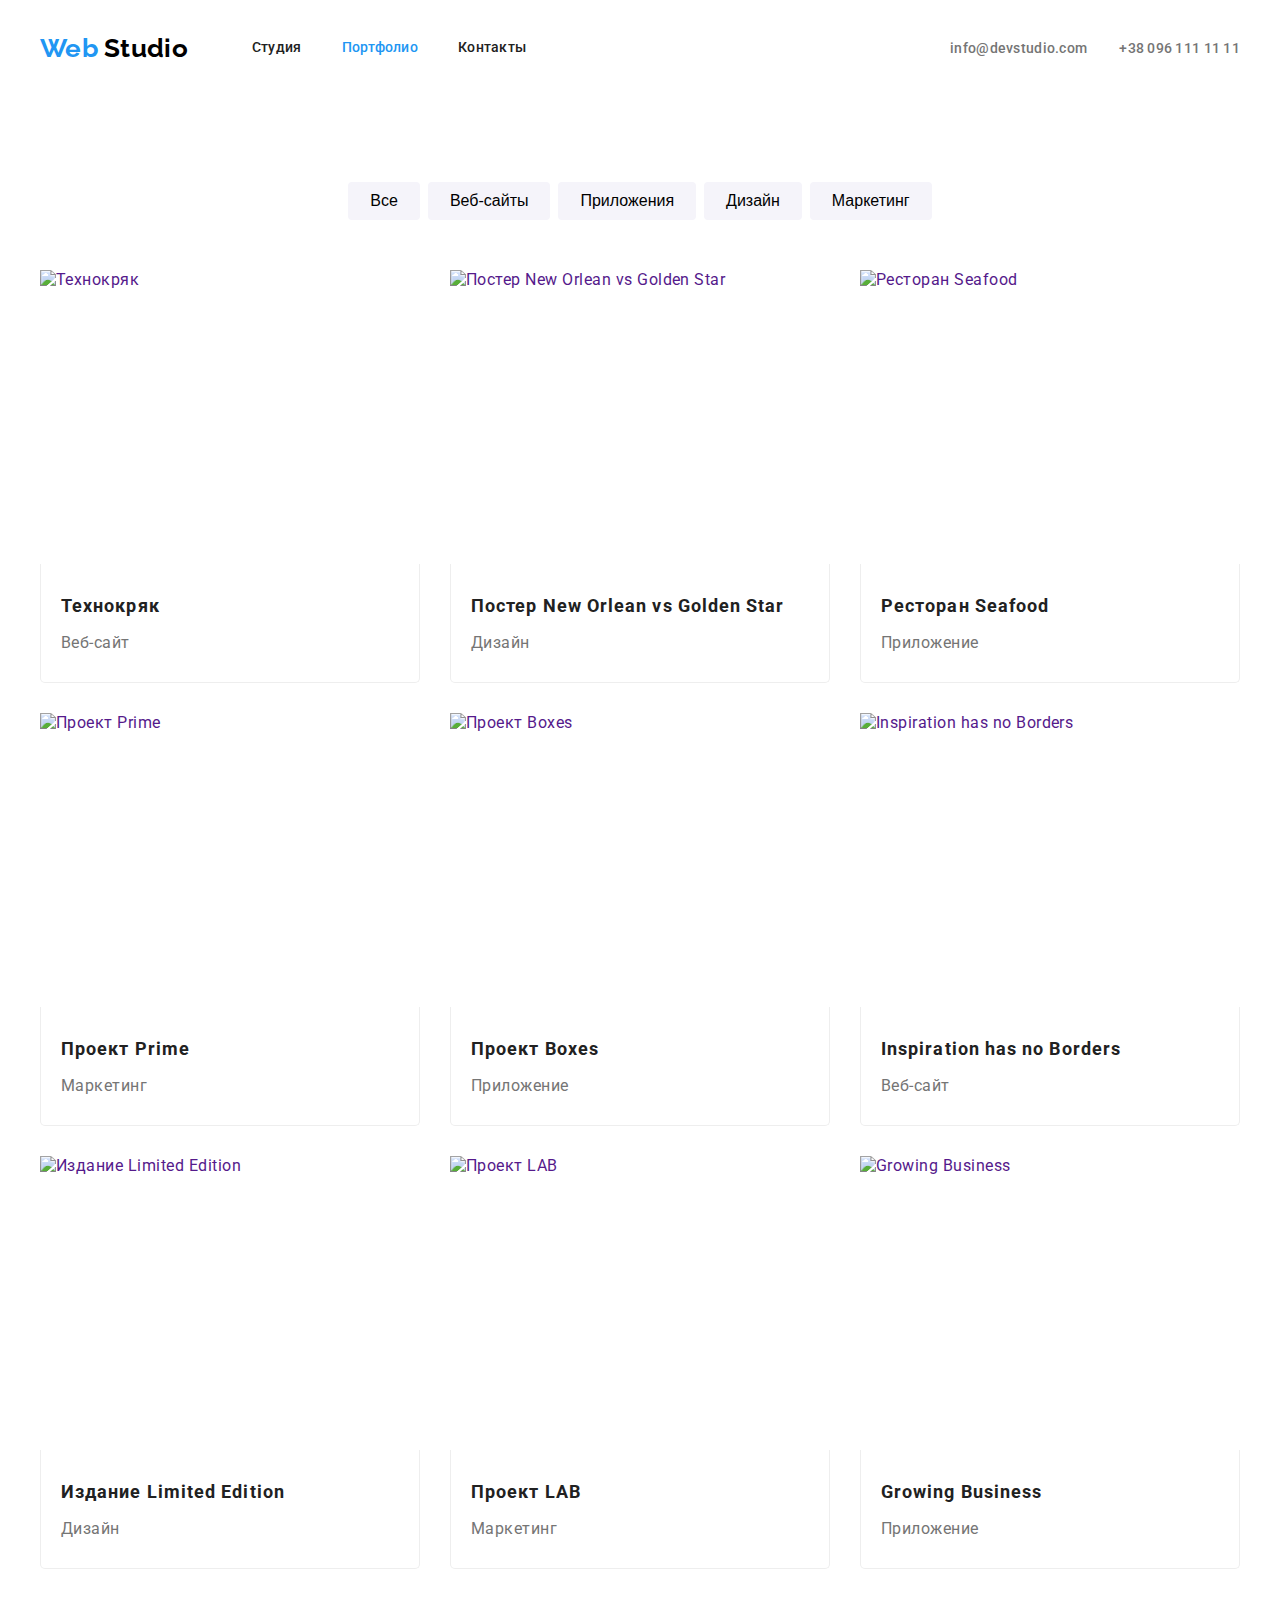
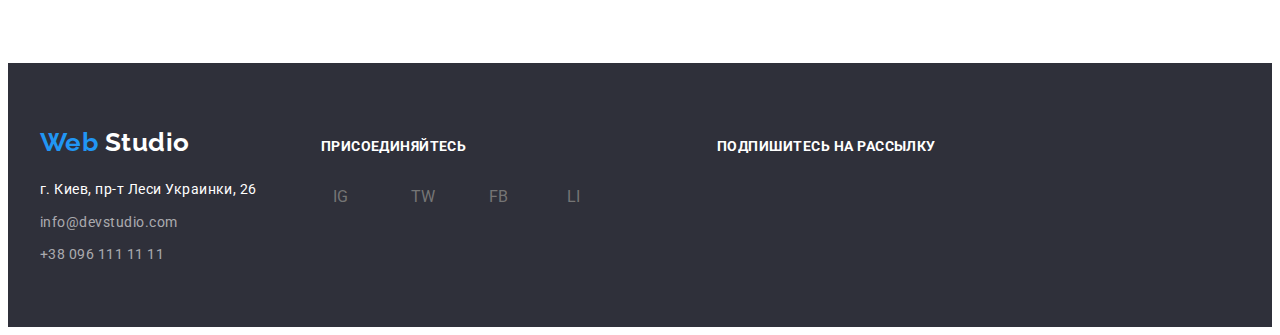
==== portfolio.html @ 140d51a4 "removing doubled divs from portfolio page" ====
<!DOCTYPE html>
<html lang="ru">
  <head>
    <meta charset="UTF-8" />
    <meta name="viewport" content="width=device-width, initial-scale=1.0" />
    <title lang="en">Portfolio</title>
    <link
      rel="stylesheet"
      href="https://unpkg.com/modern-normalize@0.7.0/modern-normalize.css"
    />
    <link rel="stylesheet" href="./css/styles.css" />
    <link
      href="https://fonts.googleapis.com/css2?family=Raleway:wght@700&family=Roboto:wght@400;500;700;900&display=swap"
      rel="stylesheet"
    />
  </head>
  <body>
    <!--site header-->
    <header class="header">
      <div class="header-container container portfolio">
        <nav class="header-nav">
          <ul class="header-nav-linklist list">
            <li class="header-logo">
              <a class="logo link" href="/" lang="en"
                ><span class="web-word">Web</span>
                <span class="studio-word-header">Studio</span></a
              >
            </li>
            <li class="nav-linklist-item">
              <a class="link" href="./index.html">Студия</a>
            </li>
            <li class="nav-linklist-item">
              <a class="link current" href="./portfolio.html">Портфолио</a>
            </li>
            <li class="nav-linklist-item">
              <a class="link" href="">Контакты</a>
            </li>
          </ul>
        </nav>
        <div class="getintouch-header">
          <address class="getintouch-header address">
            <a class="link mail" href="mailto:info@devstudio.com"
              >info@devstudio.com</a
            >
            <a class="link phone" href="tel:+380961111111">+38 096 111 11 11</a>
        </div>
      </div>
    </header>
    <main>
      <section class="portfolio-section">
        <div class="portfolio-container container">
          <!-- hidden header -->  
          <h1 class="visuallyhidden">Портфолио</h1>
          <!-- filter section -->
            <h2 class="visuallyhidden">Фильтр</h2>
            <ul class="filter-section list">
              <li class="filter-section-item">
                <button type="button" class="filter-section-btn">Все</button>
              </li>
              <li class="filter-section-item">
                <button type="button" class="filter-section-btn">
                  Веб-сайты
                </button>
              </li>
              <li class="filter-section-item">
                <button type="button" class="filter-section-btn">
                  Приложения
                </button>
              </li>
              <li class="filter-section-item">
                <button type="button" class="filter-section-btn">Дизайн</button>
              </li>
              <li class="filter-section-item">
                <button type="button" class="filter-section-btn">
                  Маркетинг
                </button>
              </li>
            </ul>
          <ul class="projects-list list">
            <li class="projects-item">
              <a class="link" href="">
                <img
                  class="projects-image"
                  src="./images/portfolio_1.jpg"
                  alt="Технокряк"
                  width="370"
                  height="294"
                />
                <div class="projects-text">
                  <h2 class="projects-header">Технокряк</h2>
                  <p class="projects-type">Веб-сайт</p>
                </div>
              </a>
              <p class="projects-description">
                Технокряк это современная площадка распространения коронавируса.
                Компании используют эту платформу для цифрового шпионажа и атак
                на защищённые сервера конкурентов.
              </p>
            </li>
            <li class="projects-item">
              <a class="link" href="">
                <img
                  class="projects-image"
                  src="./images/portfolio_2.jpg"
                  alt="Постер New Orlean vs Golden Star"
                  width="370"
                  height="294"
                />
                <div class="projects-text">
                     <h2 class="projects-header">
                  Постер <span lang="en">New Orlean vs Golden Star</span>
                </h2>
                <p class="projects-type">Дизайн</p>
                </div>
             </a
              >
              <p class="projects-description">
                Технокряк это современная площадка распространения коронавируса.
                Компании используют эту платформу для цифрового шпионажа и атак
                на защищённые сервера конкурентов.
              </p>
            </li>
            <li class="projects-item">
              <a class="link" href="">
                <img
                  class="projects-image"
                  src="./images/portfolio_3.jpg"
                  alt="Ресторан Seafood"
                  width="370"
                  height="294"
                />
                <div class="projects-text">
                             <h2 class="projects-header">
                  Ресторан <span lang="en">Seafood</span>
                </h2>
                <p class="projects-type">Приложение</p>
                </div>
                 </a
              >
              <p class="projects-description">
                Технокряк это современная площадка распространения коронавируса.
                Компании используют эту платформу для цифрового шпионажа и атак
                на защищённые сервера конкурентов.
              </p>
            </li>
            <li class="projects-item">
              <a class="link" href="">
                <img
                  class="projects-image"
                  src="./images/portfolio_4.jpg"
                  alt="Проект Prime"
                  width="370"
                  height="294"
                />
                <div class="projects-text">                
                  <h2 class="projects-header">
                  Проект <span lang="en">Prime</span>
                </h2>
                <p class="projects-type">Маркетинг</p></div>
                </a>
              <p class="projects-description">
                Технокряк это современная площадка распространения коронавируса.
                Компании используют эту платформу для цифрового шпионажа и атак
                на защищённые сервера конкурентов.
              </p>
            </li>
            <li class="projects-item">
              <a class="link" href="">
                <img
                  class="projects-image"
                  src="./images/portfolio_5.jpg"
                  alt="Проект Boxes"
                  width="370"
                  height="294"
                />
                <div class="projects-text"><h2 class="projects-header">
                  Проект <span lang="en">Boxes</span>
                </h2>
                <p class="projects-type">Приложение</p>
                </div>
                </a
              >
              <p class="projects-description">
                Технокряк это современная площадка распространения коронавируса.
                Компании используют эту платформу для цифрового шпионажа и атак
                на защищённые сервера конкурентов.
              </p>
            </li>
            <li class="projects-item">
              <a class="link" href="">
                <img
                  class="projects-image"
                  src="./images/portfolio_6.jpg"
                  alt="Inspiration has no Borders"
                  width="370"
                  height="294"
                />
                <div class="projects-text">  
                <h2 class="projects-header" lang="en">
                  Inspiration has no Borders
                </h2>
                <p class="projects-type">Веб-сайт</p>
              </div>
                </a
              >
              <p class="projects-description">
                Технокряк это современная площадка распространения коронавируса.
                Компании используют эту платформу для цифрового шпионажа и атак
                на защищённые сервера конкурентов.
              </p>
            </li>
            <li class="projects-item">
              <a class="link" href="">
                <img
                  class="projects-image"
                  src="./images/portfolio_7.jpg"
                  alt="Издание Limited Edition"
                  width="370"
                  height="294"
                />
                <div class="projects-text">  
                <h2 class="projects-header">
                  Издание <span lang="en">Limited Edition</span>
                </h2>
                <p class="projects-type">Дизайн</p>
                </div>
                </a
              >
              <p class="projects-description">
                Технокряк это современная площадка распространения коронавируса.
                Компании используют эту платформу для цифрового шпионажа и атак
                на защищённые сервера конкурентов.
              </p>
            </li>
            <li class="projects-item">
              <a class="link" href="">
                <img
                  class="projects-image"
                  src="./images/portfolio_8.jpg"
                  alt="Проект LAB"
                  width="370"
                  height="294"
                />
                <div class="projects-text">  
                <h2 class="projects-header">
                  Проект <span lang="en">LAB</span>
                </h2>
                <p class="projects-type">Маркетинг</p>
                </div>
                </a
              >
              <p class="projects-description">
                Технокряк это современная площадка распространения коронавируса.
                Компании используют эту платформу для цифрового шпионажа и атак
                на защищённые сервера конкурентов.
              </p>
            </li>
            <li class="projects-item">
              <a class="link" href="">
                <img
                  class="projects-image"
                  src="./images/portfolio_9.jpg"
                  alt="Growing Business"
                  width="370"
                  height="294"
                />
                <div class="projects-text">  
                <h2 class="projects-header" lang="en">Growing Business</h2>
                <p class="projects-type">Приложение</p>
                </div>
                </a
              >
              <p class="projects-description">
                Технокряк это современная площадка распространения коронавируса.
                Компании используют эту платформу для цифрового шпионажа и атак
                на защищённые сервера конкурентов.
              </p>
            </li>
          </ul>
        </div>
      </section>
    </main>
    <footer class="footer">
      <div class="footer-container container">
        <!--contacts-->
        <div class="contacts-container">
          <div class="footer-logo">
            <a class="logo link" href="/" lang="en"
              ><span class="web-word">Web</span>
              <span class="studio-word-footer">Studio</span></a
            >
          </div>
          <div class="getintouch">
            <address class="getintouch-address link">
              <a
                class="address link"
                href="https://goo.gl/maps/uQs3DXEoR85Xu31o8"
                >г. Киев, пр-т Леси Украинки, 26</a
              >
              <a class="mail link" href="mailto:info@devstudio.com"
                >info@devstudio.com</a
              >
              <a class="phone link" href="tel:+380961111111"
                >+38 096 111 11 11</a
              >
            </address>
          </div>
        </div>
        <!--join in!-->
        <div class="socialize-container">
          <b class="socialize-text">присоединяйтесь</b>
          <ul class="footer-social list">
            <li class="footer-social-item">
              <div class="footer-icon-container icon-container">
                <a class="link" href="" aria-label="instagram link"></a>
              IG
              </div>
              </li>
            <li class="footer-social-item">
              <div class="footer-icon-container icon-container">
                <a class="link" href="" aria-label="twitter link"></a>
              TW
              </div>
            </li>
            <li class="footer-social-item ">
              <div class="footer-icon-container icon-container"><a class="link" href="" aria-label="facebook link"></a>
              FB
            </div>
            </li>
            <li class="footer-social-item ">
              <div class="footer-icon-container icon-container"><a class="link" href="" aria-label="linkedin link"></a>
              LI
            </div>
              </li>
          </ul>
        </div>
        <!-- subscribe -->
        <div class="subscribe-container">
          <b class="text">Подпишитесь на рассылку</b>
        </div>
      </div>
    </footer>
  </body>
</html>
---- css/styles.css ----
:root {
  --primary-text-color: #212121;
  --secondary-text-color: #757575;
  --accent-color: #2196f3;
  --main-white-color: #ffffff;
  --secondary-background-color: #f5f4fa;
  --footer-background-color: #2f303a;
  --icons-main-color: #afb1b8;
  --footer-icons-main-color: rgba (0, 0, 0, 0.1);
}

/* general properties */
body {
  background-color: var(--main-wthie-color);
  color: var(--primary-text-color);
  font-family: 'Roboto', sans-serif;
  font-weight: 400;
  letter-spacing: 0.03em;
}

img {
  display: block;
}

.visuallyhidden {
  position: absolute;

  width: 1px;
  height: 1px;
  margin: -1px;
  border: 0;
  padding: 0;

  clip: rect(0 0 0 0);
  overflow: hidden;
}

.container {
  width: 1200px;
  margin-right: auto;
  margin-left: auto;
  padding-right: 15px;
  padding-left: 15px;
}

.link {
  text-decoration: none;
  font-style: normal;
  display: block;
}

.list {
  list-style: none;
}

h1,
h2,
h3,
h4,
h5,
h6,
a,
ul,
p,
button,
address,
b {
  margin: 0;
  padding: 0;
}
/* header */

.header {
  font-weight: 500;
  font-size: 14px;
  line-height: 1.14;
  letter-spacing: 0.02em;

  /* border: 1px #043454 solid; */
}

.header-nav-linklist {
  display: flex;
  align-items: center;
}

.header-container {
  display: flex;
  align-items: center;
}

/* logo (header & footer) */
.logo {
  display: block;

  font-family: 'Raleway', sans-serif;
  font-weight: 700;
  font-size: 26px;
  line-height: 1.19;
}

.header-logo {
  margin-right: 64px;
}

.web-word {
  color: var(--accent-color);
}

.studio-word-header {
  color: #000000;
}

.studio-word-footer {
  color: var(--main-white-color);
}
.nav-linklist-item .link {
  padding: 32px 0px;

  color: inherit;
}

.nav-linklist-item:not(:last-child) {
  margin-right: 40px;
}

.getintouch-header {
  display: flex;
  margin-left: auto;
}

.getintouch-header .link {
  padding: 32px 0px;

  color: var(--secondary-text-color);
  font-weight: 500;
  font-size: 14px;
  line-height: 16px;
  letter-spacing: 0.02em;
}

.getintouch-header .phone {
  margin-left: 32px;
}

.web-word,
.nav-linklist-item:hover,
.nav-linklist-item:focus,
.getintouch-header .link:hover,
.getintouch-header .link:focus {
  color: var(--accent-color);
}

.nav-linklist-item .link.current {
  color: var(--accent-color);
}

/* main */
/* hero */

.hero {
  padding-top: 200px;
  padding-bottom: 200px;
  text-align: center;
  background-color: var(--secondary-text-color);
  /* border: 1px solid #000000; */
}

.hero-header {
  margin-bottom: 30px;
  font-weight: 900;
  font-size: 44px;
  line-height: 1.36;
  letter-spacing: 0.06em;
  text-transform: uppercase;
  color: #ffffff;
}

.hero .btn {
  display: inline-block;
  min-width: 200px;
  margin-right: auto;
  margin-left: auto;
  padding: 10px 32px;

  font-family: inherit;
  font-weight: 700;
  font-size: 16px;
  line-height: 1.87;
  letter-spacing: 0.06em;
  color: var(--main-white-color);
  background: var(--accent-color);

  border: none;
  box-shadow: 0px 4px 4px rgba(0, 0, 0, 0.15);
  border-radius: 4px;
}

/* advantages */
.advantages-section {
  padding-top: 94px;
  padding-bottom: 94px;
  /* border: 1px solid #000000; */
}

.advantages-section .list {
  display: flex;
}

.advantage-items {
  width: 270px;
  margin-right: 30px;
}

.advantage-items:last-child {
  margin-right: 0px;
}

.advantage-header {
  margin-bottom: 10px;

  font-weight: 700;
  font-size: 14px;
  line-height: 1.14;
  text-transform: uppercase;
}

.advantage-text {
  font-size: 14px;
  line-height: 1.71;
  color: var(--secondary-text-color);
}

/* what we do  */

.specialty-header {
  text-align: center;
  font-weight: 700;
  font-size: 14px;
  line-height: 1.14;
  text-transform: uppercase;
  color: var(--main-white-color);
  background-color: var(--primary-text-color);
}

.works-section {
  padding-bottom: 94px;
  /* border: 1px solid #000000; */
}

.works-header {
  margin-bottom: 50px;
  font-weight: 700;
  font-size: 36px;
  line-height: 1.17;
  text-align: center;
}

.works-container .list {
  display: flex;
}

.works-item:not(:last-child) {
  margin-right: 30px;
}

/* team */

.team-section {
  padding-top: 94px;
  padding-bottom: 94px;

  /* border: 1px solid #000000; */
  background-color: var(--secondary-background-color);
}

.team-header {
  margin-bottom: 50px;
  font-weight: 700;
  font-size: 36px;
  line-height: 1.17;
  text-align: center;
}

.team-section .list {
  display: flex;
  justify-content: center;
}

.worker:not(:last-child) {
  margin-right: 30px;
}

.worker-header {
  margin-bottom: 10px;

  font-weight: 500;
  font-size: 16px;
  line-height: 1.19;
  text-align: center;
}

.worker-image {
  margin-bottom: 30px;
}

.worker-position {
  margin-bottom: 16px;

  font-size: 16px;
  line-height: 1.19;
  text-align: center;
  color: var(--secondary-text-color);
}

.list.worker-social {
  padding: 0px 32px 24px 32px;
}

.icon-container {
  width: 44px;
  padding: 12px 12px;
}

.worker-social .icons:not(:last-child) {
  margin-right: 10px;
}

/* loyal customers */

.customers-section {
  padding-top: 94px;
  padding-bottom: 94px;
}

.customers-container > .list {
  display: flex;
}

.customers-header {
  margin-bottom: 50px;
  font-weight: 700;
  font-size: 36px;
  line-height: 1.17;
  text-align: center;
}

.customers-icons {
  margin-right: 30px;
}

.customers-icons:last-child {
  margin-right: 0px;
}

/* FOOTER */

.footer {
  padding-top: 64px;
  padding-bottom: 60px;
  background-color: var(--footer-background-color);
}

.footer-container {
  display: flex;
  align-items: baseline;
}

.contacts-container {
  margin-right: 64px;
}

.footer-logo {
  margin-bottom: 20px;
}

.getintouch-address {
  font-size: 14px;
  line-height: 1.71;
  color: rgba(255, 255, 255, 0.6);
}

.getintouch-address .link {
  margin-bottom: 9px;
}

.getintouch-address > .address {
  color: var(--main-white-color);
}

.getintouch-address > .mail {
  color: inherit;
}

.getintouch-address > .phone {
  margin-bottom: 0;
  color: inherit;
}

.getintouch-address .link:hover,
.getintouch-address .link:focus {
  color: var(--accent-color);
}

.socialize-container {
  margin-right: 94px;
}

.socialize-text {
  display: inline-block;
  margin-bottom: 20px;

  font-weight: 700;
  font-size: 14px;
  line-height: 1.14;
  letter-spacing: 0.03em;
  text-transform: uppercase;
  color: var(--main-white-color);
}

.socialize-container > .list {
  display: flex;
  color: var(--secondary-text-color);
}

.footer-social-item:not(:last-child) {
  margin-right: 10px;
}

.subscribe-container > .text {
  display: block;

  font-weight: 700;
  font-size: 14px;
  line-height: 1.14;
  text-transform: uppercase;
  color: var(--main-white-color);
}

/* PORTFOLIO PAGE  */

.portfolio-section {
  padding: 94px 0px;
}

/* filter buttons section  */
.portfolio-container > .filter-section {
  display: flex;
  justify-content: center;
  margin-bottom: 50px;
}

.filter-section-item:not(:last-child) {
  margin-right: 8px;
}

.filter-section-btn {
  text-align: center;
  padding: 6px 22px;

  font-weight: 500;
  font-size: 16px;
  line-height: 1.62;
  text-align: center;
  background: var(--secondary-background-color);

  border: none;
  border-radius: 4px;
}

.filter-section-btn:hover,
.filter-section-btn:focus {
  color: var(--main-white-color);
  background: var(--accent-color);
}

.filter-section-btn:active {
  background: #0a4e72;
}

/* projects  */

.projects-list {
  display: flex;
  flex-wrap: wrap;
}

.projects-item {
  width: calc((100% - 60px) / 3);
  margin-right: 30px;
  margin-bottom: 30px;
}

.projects-text {
  padding: 24px 20px;

  border: 1px solid #eeeeee;
  border-top: none;
  border-bottom-left-radius: 5px;
  border-bottom-right-radius: 5px;
}

.projects-item:nth-last-child(-n + 3) {
  margin-bottom: 0;
}

.projects-item:nth-child(3n) {
  margin-right: 0;
}

.projects-image {
  display: block;
}

.projects-header {
  margin-bottom: 4px;

  font-weight: bold;
  font-size: 18px;
  line-height: 2;
  letter-spacing: 0.06em;
  color: var(--primary-text-color);
}

.projects-type {
  font-size: 16px;
  line-height: 1.87;
  color: #757575;
}

.projects-description {
  display: none;
  font-size: 18px;
  line-height: 1.56;
  color: var(--main-white-color);
  background-color: var(--accent-color);
}

.projects-header:hover,
.projects-header:focus,
.projects-type:hover,
.projects-type:focus {
  color: var(--accent-color);
}
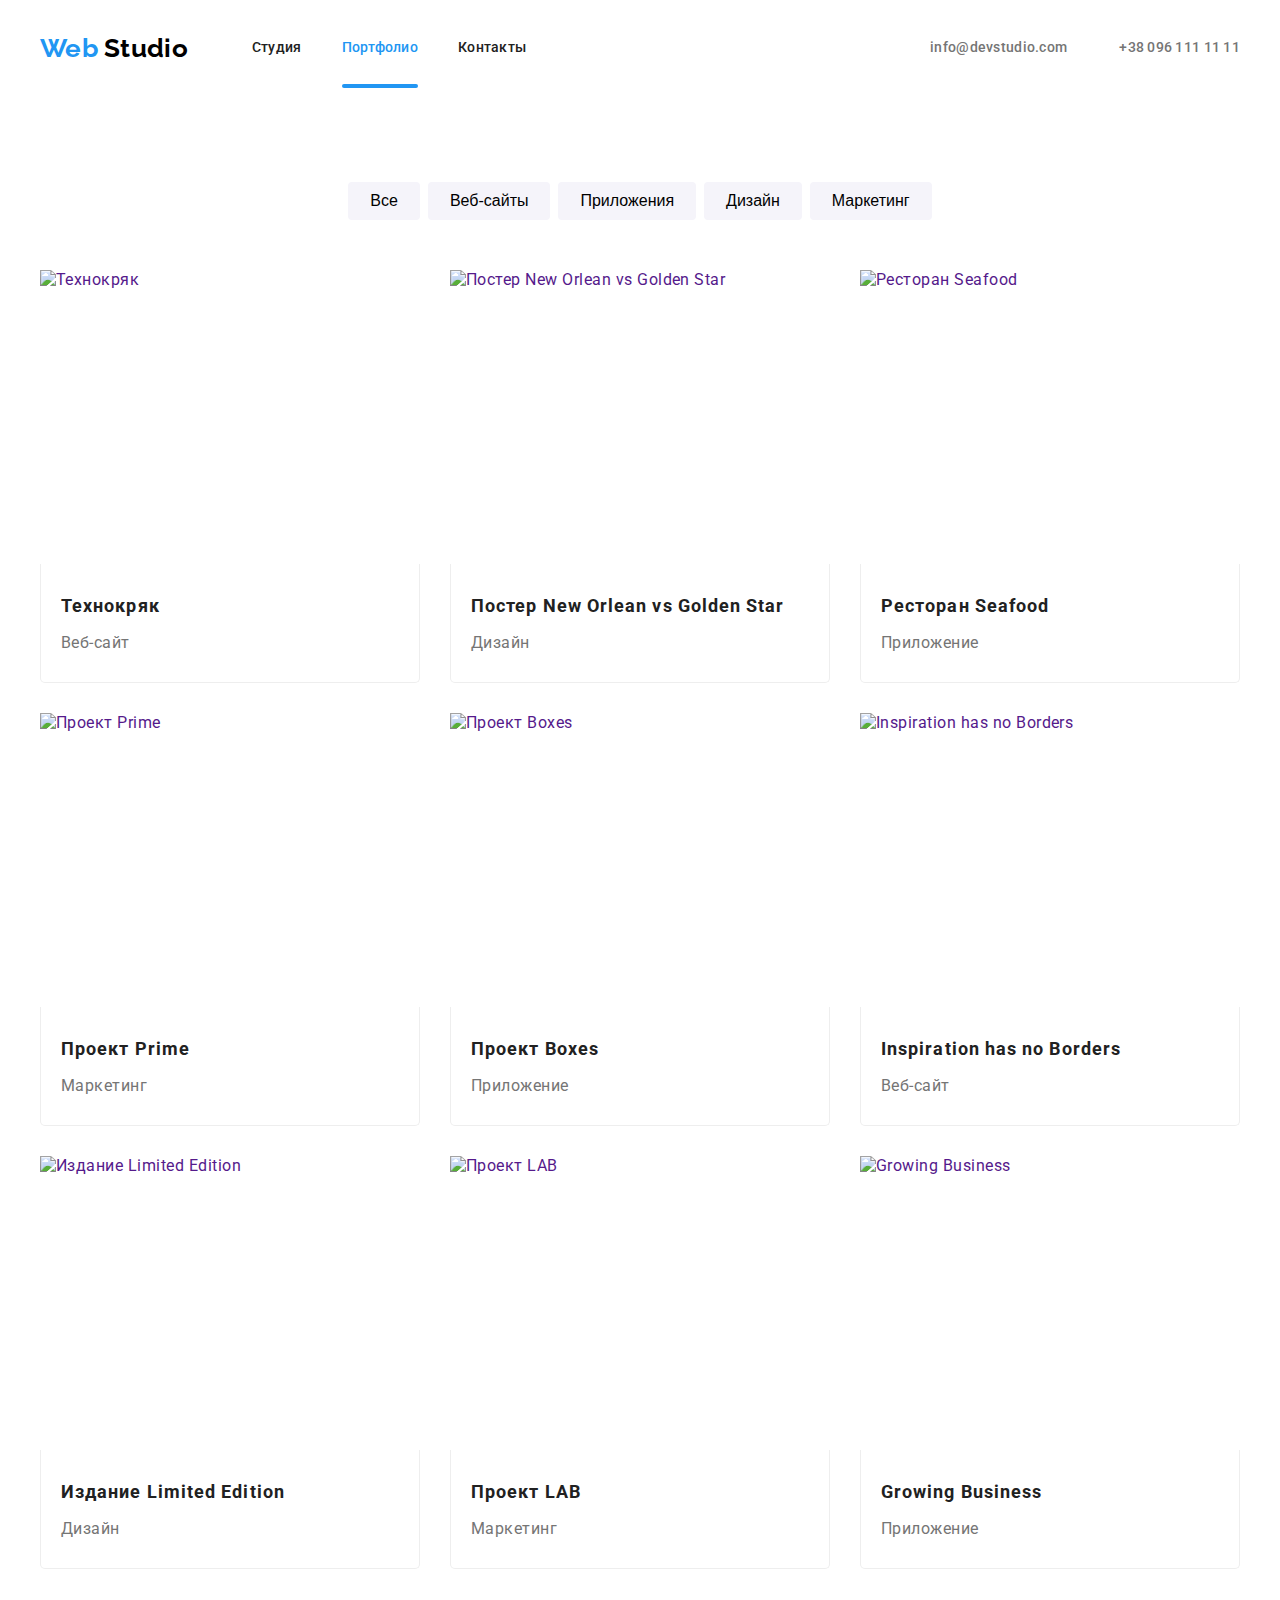
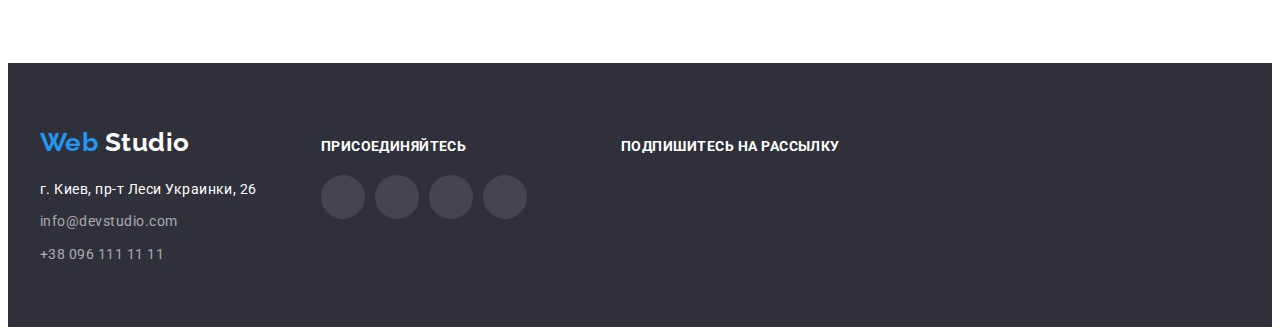
==== commit 9d51d867: "finishing hw #5" ====
--- a/portfolio.html
+++ b/portfolio.html
@@ -17,7 +17,7 @@
   <body>
     <!--site header-->
     <header class="header">
-      <div class="header-container container portfolio">
+      <div class="header-container container">
         <nav class="header-nav">
           <ul class="header-nav-linklist list">
             <li class="header-logo">
@@ -40,241 +40,263 @@
         <div class="getintouch-header">
           <address class="getintouch-header address">
             <a class="link mail" href="mailto:info@devstudio.com"
-              >info@devstudio.com</a
+              ><svg class="envelope-icon address-icon" width="16" height="11">
+                <use href="./images/icons.svg#envelope"></use>
+              </svg>
+              info@devstudio.com</a
             >
-            <a class="link phone" href="tel:+380961111111">+38 096 111 11 11</a>
+            <a class="link phone" href="tel:+380961111111"
+              ><svg class="phone-icon address-icon" width="10" height="15">
+                <use href="./images/icons.svg#phone"></use>
+              </svg>
+              +38 096 111 11 11
+            </a>
+          </address>
         </div>
       </div>
     </header>
     <main>
       <section class="portfolio-section">
         <div class="portfolio-container container">
-          <!-- hidden header -->  
+          <!-- hidden header -->
           <h1 class="visuallyhidden">Портфолио</h1>
           <!-- filter section -->
-            <h2 class="visuallyhidden">Фильтр</h2>
-            <ul class="filter-section list">
-              <li class="filter-section-item">
-                <button type="button" class="filter-section-btn">Все</button>
-              </li>
-              <li class="filter-section-item">
-                <button type="button" class="filter-section-btn">
-                  Веб-сайты
-                </button>
-              </li>
-              <li class="filter-section-item">
-                <button type="button" class="filter-section-btn">
-                  Приложения
-                </button>
-              </li>
-              <li class="filter-section-item">
-                <button type="button" class="filter-section-btn">Дизайн</button>
-              </li>
-              <li class="filter-section-item">
-                <button type="button" class="filter-section-btn">
-                  Маркетинг
-                </button>
-              </li>
-            </ul>
+          <h2 class="visuallyhidden">Фильтр</h2>
+          <ul class="filter-section list">
+            <li class="filter-section-item">
+              <button type="button" class="filter-section-btn">Все</button>
+            </li>
+            <li class="filter-section-item">
+              <button type="button" class="filter-section-btn">
+                Веб-сайты
+              </button>
+            </li>
+            <li class="filter-section-item">
+              <button type="button" class="filter-section-btn">
+                Приложения
+              </button>
+            </li>
+            <li class="filter-section-item">
+              <button type="button" class="filter-section-btn">Дизайн</button>
+            </li>
+            <li class="filter-section-item">
+              <button type="button" class="filter-section-btn">
+                Маркетинг
+              </button>
+            </li>
+          </ul>
           <ul class="projects-list list">
             <li class="projects-item">
               <a class="link" href="">
-                <img
-                  class="projects-image"
-                  src="./images/portfolio_1.jpg"
-                  alt="Технокряк"
-                  width="370"
-                  height="294"
-                />
+                <div class="projects-overlay">
+                  <img
+                    class="projects-image"
+                    src="./images/portfolio_1.jpg"
+                    alt="Технокряк"
+                    width="370"
+                    height="294"
+                  />
+                  <p class="projects-description">
+                    Технокряк это современная площадка распространения
+                    коронавируса. Компании используют эту платформу для
+                    цифрового шпионажа и атак на защищённые сервера конкурентов.
+                  </p>
+                </div>
                 <div class="projects-text">
                   <h2 class="projects-header">Технокряк</h2>
                   <p class="projects-type">Веб-сайт</p>
                 </div>
               </a>
-              <p class="projects-description">
-                Технокряк это современная площадка распространения коронавируса.
-                Компании используют эту платформу для цифрового шпионажа и атак
-                на защищённые сервера конкурентов.
-              </p>
-            </li>
-            <li class="projects-item">
-              <a class="link" href="">
-                <img
-                  class="projects-image"
-                  src="./images/portfolio_2.jpg"
-                  alt="Постер New Orlean vs Golden Star"
-                  width="370"
-                  height="294"
-                />
-                <div class="projects-text">
-                     <h2 class="projects-header">
-                  Постер <span lang="en">New Orlean vs Golden Star</span>
-                </h2>
-                <p class="projects-type">Дизайн</p>
-                </div>
-             </a
-              >
-              <p class="projects-description">
-                Технокряк это современная площадка распространения коронавируса.
-                Компании используют эту платформу для цифрового шпионажа и атак
-                на защищённые сервера конкурентов.
-              </p>
-            </li>
-            <li class="projects-item">
-              <a class="link" href="">
-                <img
-                  class="projects-image"
-                  src="./images/portfolio_3.jpg"
-                  alt="Ресторан Seafood"
-                  width="370"
-                  height="294"
-                />
-                <div class="projects-text">
-                             <h2 class="projects-header">
-                  Ресторан <span lang="en">Seafood</span>
-                </h2>
-                <p class="projects-type">Приложение</p>
-                </div>
-                 </a
-              >
-              <p class="projects-description">
-                Технокряк это современная площадка распространения коронавируса.
-                Компании используют эту платформу для цифрового шпионажа и атак
-                на защищённые сервера конкурентов.
-              </p>
-            </li>
-            <li class="projects-item">
-              <a class="link" href="">
-                <img
-                  class="projects-image"
-                  src="./images/portfolio_4.jpg"
-                  alt="Проект Prime"
-                  width="370"
-                  height="294"
-                />
-                <div class="projects-text">                
-                  <h2 class="projects-header">
-                  Проект <span lang="en">Prime</span>
-                </h2>
-                <p class="projects-type">Маркетинг</p></div>
-                </a>
-              <p class="projects-description">
-                Технокряк это современная площадка распространения коронавируса.
-                Компании используют эту платформу для цифрового шпионажа и атак
-                на защищённые сервера конкурентов.
-              </p>
-            </li>
-            <li class="projects-item">
-              <a class="link" href="">
-                <img
-                  class="projects-image"
-                  src="./images/portfolio_5.jpg"
-                  alt="Проект Boxes"
-                  width="370"
-                  height="294"
-                />
-                <div class="projects-text"><h2 class="projects-header">
-                  Проект <span lang="en">Boxes</span>
-                </h2>
-                <p class="projects-type">Приложение</p>
-                </div>
-                </a
-              >
-              <p class="projects-description">
-                Технокряк это современная площадка распространения коронавируса.
-                Компании используют эту платформу для цифрового шпионажа и атак
-                на защищённые сервера конкурентов.
-              </p>
-            </li>
-            <li class="projects-item">
-              <a class="link" href="">
-                <img
-                  class="projects-image"
-                  src="./images/portfolio_6.jpg"
-                  alt="Inspiration has no Borders"
-                  width="370"
-                  height="294"
-                />
-                <div class="projects-text">  
-                <h2 class="projects-header" lang="en">
-                  Inspiration has no Borders
-                </h2>
-                <p class="projects-type">Веб-сайт</p>
-              </div>
-                </a
-              >
-              <p class="projects-description">
-                Технокряк это современная площадка распространения коронавируса.
-                Компании используют эту платформу для цифрового шпионажа и атак
-                на защищённые сервера конкурентов.
-              </p>
-            </li>
-            <li class="projects-item">
-              <a class="link" href="">
-                <img
-                  class="projects-image"
-                  src="./images/portfolio_7.jpg"
-                  alt="Издание Limited Edition"
-                  width="370"
-                  height="294"
-                />
-                <div class="projects-text">  
-                <h2 class="projects-header">
-                  Издание <span lang="en">Limited Edition</span>
-                </h2>
-                <p class="projects-type">Дизайн</p>
-                </div>
-                </a
-              >
-              <p class="projects-description">
-                Технокряк это современная площадка распространения коронавируса.
-                Компании используют эту платформу для цифрового шпионажа и атак
-                на защищённые сервера конкурентов.
-              </p>
-            </li>
-            <li class="projects-item">
-              <a class="link" href="">
-                <img
-                  class="projects-image"
-                  src="./images/portfolio_8.jpg"
-                  alt="Проект LAB"
-                  width="370"
-                  height="294"
-                />
-                <div class="projects-text">  
-                <h2 class="projects-header">
-                  Проект <span lang="en">LAB</span>
-                </h2>
-                <p class="projects-type">Маркетинг</p>
-                </div>
-                </a
-              >
-              <p class="projects-description">
-                Технокряк это современная площадка распространения коронавируса.
-                Компании используют эту платформу для цифрового шпионажа и атак
-                на защищённые сервера конкурентов.
-              </p>
-            </li>
-            <li class="projects-item">
-              <a class="link" href="">
-                <img
-                  class="projects-image"
-                  src="./images/portfolio_9.jpg"
-                  alt="Growing Business"
-                  width="370"
-                  height="294"
-                />
-                <div class="projects-text">  
-                <h2 class="projects-header" lang="en">Growing Business</h2>
-                <p class="projects-type">Приложение</p>
-                </div>
-                </a
-              >
-              <p class="projects-description">
-                Технокряк это современная площадка распространения коронавируса.
-                Компании используют эту платформу для цифрового шпионажа и атак
-                на защищённые сервера конкурентов.
-              </p>
+            </li>
+            <li class="projects-item">
+              <a class="link" href="">
+                <div class="projects-overlay">
+                  <img
+                    class="projects-image"
+                    src="./images/portfolio_2.jpg"
+                    alt="Постер New Orlean vs Golden Star"
+                    width="370"
+                    height="294"
+                  />
+                  <p class="projects-description">
+                    Технокряк это современная площадка распространения
+                    коронавируса. Компании используют эту платформу для
+                    цифрового шпионажа и атак на защищённые сервера конкурентов.
+                  </p>
+                </div>
+                <div class="projects-text">
+                  <h2 class="projects-header">
+                    Постер <span lang="en">New Orlean vs Golden Star</span>
+                  </h2>
+                  <p class="projects-type">Дизайн</p>
+                </div>
+              </a>
+            </li>
+            <li class="projects-item">
+              <a class="link" href="">
+                <div class="projects-overlay">
+                  <img
+                    class="projects-image"
+                    src="./images/portfolio_3.jpg"
+                    alt="Ресторан Seafood"
+                    width="370"
+                    height="294"
+                  />
+                  <p class="projects-description">
+                    Технокряк это современная площадка распространения
+                    коронавируса. Компании используют эту платформу для
+                    цифрового шпионажа и атак на защищённые сервера конкурентов.
+                  </p>
+                </div>
+                <div class="projects-text">
+                  <h2 class="projects-header">
+                    Ресторан <span lang="en">Seafood</span>
+                  </h2>
+                  <p class="projects-type">Приложение</p>
+                </div>
+              </a>
+            </li>
+            <li class="projects-item">
+              <a class="link" href="">
+                <div class="projects-overlay">
+                  <img
+                    class="projects-image"
+                    src="./images/portfolio_4.jpg"
+                    alt="Проект Prime"
+                    width="370"
+                    height="294"
+                  />
+                  <p class="projects-description">
+                    Технокряк это современная площадка распространения
+                    коронавируса. Компании используют эту платформу для
+                    цифрового шпионажа и атак на защищённые сервера конкурентов.
+                  </p>
+                </div>
+                <div class="projects-text">
+                  <h2 class="projects-header">
+                    Проект <span lang="en">Prime</span>
+                  </h2>
+                  <p class="projects-type">Маркетинг</p>
+                </div>
+              </a>
+            </li>
+            <li class="projects-item">
+              <a class="link" href="">
+                <div class="projects-overlay">
+                  <img
+                    class="projects-image"
+                    src="./images/portfolio_5.jpg"
+                    alt="Проект Boxes"
+                    width="370"
+                    height="294"
+                  />
+                  <p class="projects-description">
+                    Технокряк это современная площадка распространения
+                    коронавируса. Компании используют эту платформу для
+                    цифрового шпионажа и атак на защищённые сервера конкурентов.
+                  </p>
+                </div>
+                <div class="projects-text">
+                  <h2 class="projects-header">
+                    Проект <span lang="en">Boxes</span>
+                  </h2>
+                  <p class="projects-type">Приложение</p>
+                </div>
+              </a>
+            </li>
+            <li class="projects-item">
+              <a class="link" href="">
+                <div class="projects-overlay">
+                  <img
+                    class="projects-image"
+                    src="./images/portfolio_6.jpg"
+                    alt="Inspiration has no Borders"
+                    width="370"
+                    height="294"
+                  />
+                  <p class="projects-description">
+                    Технокряк это современная площадка распространения
+                    коронавируса. Компании используют эту платформу для
+                    цифрового шпионажа и атак на защищённые сервера конкурентов.
+                  </p>
+                </div>
+                <div class="projects-text">
+                  <h2 class="projects-header" lang="en">
+                    Inspiration has no Borders
+                  </h2>
+                  <p class="projects-type">Веб-сайт</p>
+                </div>
+              </a>
+            </li>
+            <li class="projects-item">
+              <a class="link" href="">
+                <div class="projects-overlay">
+                  <img
+                    class="projects-image"
+                    src="./images/portfolio_7.jpg"
+                    alt="Издание Limited Edition"
+                    width="370"
+                    height="294"
+                  />
+                  <p class="projects-description">
+                    Технокряк это современная площадка распространения
+                    коронавируса. Компании используют эту платформу для
+                    цифрового шпионажа и атак на защищённые сервера конкурентов.
+                  </p>
+                </div>
+                <div class="projects-text">
+                  <h2 class="projects-header">
+                    Издание <span lang="en">Limited Edition</span>
+                  </h2>
+                  <p class="projects-type">Дизайн</p>
+                </div>
+              </a>
+            </li>
+            <li class="projects-item">
+              <a class="link" href="">
+                <div class="projects-overlay">
+                  <img
+                    class="projects-image"
+                    src="./images/portfolio_8.jpg"
+                    alt="Проект LAB"
+                    width="370"
+                    height="294"
+                  />
+                  <p class="projects-description">
+                    Технокряк это современная площадка распространения
+                    коронавируса. Компании используют эту платформу для
+                    цифрового шпионажа и атак на защищённые сервера конкурентов.
+                  </p>
+                </div>
+                <div class="projects-text">
+                  <h2 class="projects-header">
+                    Проект <span lang="en">LAB</span>
+                  </h2>
+                  <p class="projects-type">Маркетинг</p>
+                </div>
+              </a>
+            </li>
+            <li class="projects-item">
+              <a class="link" href="">
+                <div class="projects-overlay">
+                  <img
+                    class="projects-image"
+                    src="./images/portfolio_9.jpg"
+                    alt="Growing Business"
+                    width="370"
+                    height="294"
+                  />
+                  <p class="projects-description">
+                    Технокряк это современная площадка распространения
+                    коронавируса. Компании используют эту платформу для
+                    цифрового шпионажа и атак на защищённые сервера конкурентов.
+                  </p>
+                </div>
+                <div class="projects-text">
+                  <h2 class="projects-header" lang="en">Growing Business</h2>
+                  <p class="projects-type">Приложение</p>
+                </div>
+              </a>
             </li>
           </ul>
         </div>
@@ -297,10 +319,10 @@
                 href="https://goo.gl/maps/uQs3DXEoR85Xu31o8"
                 >г. Киев, пр-т Леси Украинки, 26</a
               >
-              <a class="mail link" href="mailto:info@devstudio.com"
+              <a class="footer-mail link" href="mailto:info@devstudio.com"
                 >info@devstudio.com</a
               >
-              <a class="phone link" href="tel:+380961111111"
+              <a class="footer-phone link" href="tel:+380961111111"
                 >+38 096 111 11 11</a
               >
             </address>
@@ -311,27 +333,41 @@
           <b class="socialize-text">присоединяйтесь</b>
           <ul class="footer-social list">
             <li class="footer-social-item">
-              <div class="footer-icon-container icon-container">
-                <a class="link" href="" aria-label="instagram link"></a>
-              IG
+              <div class="footer-icon icon-container">
+                <a class="link" href="" aria-label="instagram link">
+                  <svg class="icon" width="20" height="20">
+                    <use href="./images/icons.svg#instagram"></use>
+                  </svg>
+                </a>
               </div>
-              </li>
+            </li>
             <li class="footer-social-item">
-              <div class="footer-icon-container icon-container">
-                <a class="link" href="" aria-label="twitter link"></a>
-              TW
+              <div class="footer-icon icon-container">
+                <a class="link" href="" aria-label="twitter link">
+                  <svg class="icon" width="20" height="20">
+                    <use href="./images/icons.svg#twitter"></use>
+                  </svg>
+                </a>
               </div>
             </li>
-            <li class="footer-social-item ">
-              <div class="footer-icon-container icon-container"><a class="link" href="" aria-label="facebook link"></a>
-              FB
-            </div>
-            </li>
-            <li class="footer-social-item ">
-              <div class="footer-icon-container icon-container"><a class="link" href="" aria-label="linkedin link"></a>
-              LI
-            </div>
-              </li>
+            <li class="footer-social-item">
+              <div class="footer-icon icon-container">
+                <a class="link" href="" aria-label="facebook link">
+                  <svg class="icon" width="20" height="20">
+                    <use href="./images/icons.svg#facebook"></use>
+                  </svg>
+                </a>
+              </div>
+            </li>
+            <li class="footer-social-item">
+              <div class="footer-icon icon-container">
+                <a class="link" href="" aria-label="linkedin link">
+                  <svg class="icon" width="20" height="20">
+                    <use href="./images/icons.svg#linkedin"></use>
+                  </svg>
+                </a>
+              </div>
+            </li>
           </ul>
         </div>
         <!-- subscribe -->
--- a/css/styles.css
+++ b/css/styles.css
@@ -118,6 +118,7 @@
   padding: 32px 0px;
 
   color: inherit;
+  transition: color 250ms cubic-bezier(0.4, 0, 0.2, 1);
 }
 
 .nav-linklist-item:not(:last-child) {
@@ -126,6 +127,7 @@
 
 .getintouch-header {
   display: flex;
+  align-items: center;
   margin-left: auto;
 }
 
@@ -135,24 +137,57 @@
   color: var(--secondary-text-color);
   font-weight: 500;
   font-size: 14px;
-  line-height: 16px;
+  line-height: 1.14;
   letter-spacing: 0.02em;
-}
-
-.getintouch-header .phone {
+
+  transition: color 250ms cubic-bezier(0.4, 0, 0.2, 1);
+}
+
+.getintouch-header > a {
+  display: flex;
+  align-items: center;
+}
+
+.link.phone {
   margin-left: 32px;
 }
 
-.web-word,
-.nav-linklist-item:hover,
-.nav-linklist-item:focus,
+.address-icon {
+  fill: var(--secondary-text-color);
+  margin-right: 10px;
+  vertical-align: baseline;
+  transition: fill 250ms cubic-bezier(0.4, 0, 0.2, 1);
+}
+
+.link.mail:hover .envelope-icon,
+.link.mail:focus .envelope-icon,
+.link.phone:hover .phone-icon,
+.link.phone:focus .phone-icon {
+  fill: var(--accent-color);
+}
+
+.nav-linklist-item .link:hover,
+.nav-linklist-item .link:focus,
 .getintouch-header .link:hover,
 .getintouch-header .link:focus {
   color: var(--accent-color);
 }
 
-.nav-linklist-item .link.current {
+.nav-linklist-item .current {
+  padding-bottom: 0;
   color: var(--accent-color);
+}
+
+.current::after {
+  content: '';
+  display: block;
+  margin-right: auto;
+  margin-left: auto;
+  width: 100%;
+  height: 4px;
+  border-radius: 2px;
+  margin-top: 28px;
+  background-color: var(--accent-color);
 }
 
 /* main */
@@ -162,8 +197,16 @@
   padding-top: 200px;
   padding-bottom: 200px;
   text-align: center;
+  max-width: 1600px;
+  margin-left: auto;
+  margin-right: auto;
+
+  background-image: linear-gradient(
+      rgba(47, 48, 58, 0.8),
+      rgba(47, 48, 58, 0.8)
+    ),
+    url(../images/header_img.jpg);
   background-color: var(--secondary-text-color);
-  /* border: 1px solid #000000; */
 }
 
 .hero-header {
@@ -179,8 +222,6 @@
 .hero .btn {
   display: inline-block;
   min-width: 200px;
-  margin-right: auto;
-  margin-left: auto;
   padding: 10px 32px;
 
   font-family: inherit;
@@ -190,6 +231,7 @@
   letter-spacing: 0.06em;
   color: var(--main-white-color);
   background: var(--accent-color);
+  cursor: pointer;
 
   border: none;
   box-shadow: 0px 4px 4px rgba(0, 0, 0, 0.15);
@@ -212,8 +254,16 @@
   margin-right: 30px;
 }
 
-.advantage-items:last-child {
-  margin-right: 0px;
+.advantage-icon-container {
+  display: flex;
+  justify-content: center;
+  align-items: center;
+
+  width: 270px;
+  height: 120px;
+  margin-bottom: 30px;
+
+  background-color: var(--secondary-background-color);
 }
 
 .advantage-header {
@@ -233,14 +283,28 @@
 
 /* what we do  */
 
+.works-item {
+  position: relative;
+
+  overflow: hidden;
+}
+
 .specialty-header {
-  text-align: center;
+  display: flex;
+  align-items: center;
+  justify-content: center;
+  position: absolute;
+  bottom: 0;
+  padding-top: 27px;
+  padding-bottom: 27px;
+  width: 100%;
+
   font-weight: 700;
   font-size: 14px;
   line-height: 1.14;
   text-transform: uppercase;
   color: var(--main-white-color);
-  background-color: var(--primary-text-color);
+  background-color: rgba(47, 48, 58, 0.8);
 }
 
 .works-section {
@@ -250,6 +314,7 @@
 
 .works-header {
   margin-bottom: 50px;
+
   font-weight: 700;
   font-size: 36px;
   line-height: 1.17;
@@ -276,6 +341,7 @@
 
 .team-header {
   margin-bottom: 50px;
+
   font-weight: 700;
   font-size: 36px;
   line-height: 1.17;
@@ -285,6 +351,13 @@
 .team-section .list {
   display: flex;
   justify-content: center;
+}
+
+.worker {
+  box-shadow: 0px 2px 1px rgba(0, 0, 0, 0.2), 0px 1px 1px rgba(0, 0, 0, 0.14),
+    0px 1px 3px rgba(0, 0, 0, 0.12);
+  border-radius: 0px 0px 4px 4px;
+  background-color: var(--main-white-color);
 }
 
 .worker:not(:last-child) {
@@ -318,8 +391,39 @@
 }
 
 .icon-container {
+  display: flex;
+  justify-content: center;
+  align-items: center;
   width: 44px;
+  height: 44px;
+  border-radius: 50%;
+  overflow: hidden;
+}
+
+.icon-container .link {
   padding: 12px 12px;
+
+  transition: background-color 250ms cubic-bezier(0.4, 0, 0.2, 1),
+    fill 250ms cubic-bezier(0.4, 0, 0.2, 1);
+}
+
+.icon-container .link:hover,
+.icon-container .link:focus {
+  background-color: var(--accent-color);
+}
+
+.worker-social-link .icon {
+  display: block;
+  fill: var(--icons-main-color);
+}
+
+.link .icon {
+  transition: fill 250ms cubic-bezier(0.4, 0, 0.2, 1);
+}
+
+.icon-container .link:hover .icon,
+.icon-container .link:focus .icon {
+  fill: white;
 }
 
 .worker-social .icons:not(:last-child) {
@@ -345,12 +449,43 @@
   text-align: center;
 }
 
-.customers-icons {
+.customers-item {
+  display: flex;
+  width: 170px;
+  height: 90px;
   margin-right: 30px;
-}
-
-.customers-icons:last-child {
+
+  border: 1px solid var(--icons-main-color);
+  border-radius: 4px;
+
+  transition: border-color 250ms cubic-bezier(0.4, 0, 0.2, 1);
+}
+
+.customers-item:last-child {
   margin-right: 0px;
+}
+
+.customers-item .link {
+  display: flex;
+  justify-content: center;
+  align-items: center;
+  width: 100%;
+}
+
+.company-icon {
+  fill: var(--icons-main-color);
+
+  transition: fill 250ms cubic-bezier(0.4, 0, 0.2, 1);
+}
+
+.customers-item:hover,
+.customers-item:focus {
+  border-color: var(--accent-color);
+}
+
+.customers-item .link:hover .company-icon,
+.customers-item .link:focus .company-icon {
+  fill: var(--accent-color);
 }
 
 /* FOOTER */
@@ -382,17 +517,19 @@
 
 .getintouch-address .link {
   margin-bottom: 9px;
+
+  transition: color 250ms cubic-bezier(0.4, 0, 0.2, 1);
 }
 
 .getintouch-address > .address {
   color: var(--main-white-color);
 }
 
-.getintouch-address > .mail {
+.getintouch-address > .footer-mail {
   color: inherit;
 }
 
-.getintouch-address > .phone {
+.getintouch-address > .footer-phone {
   margin-bottom: 0;
   color: inherit;
 }
@@ -423,6 +560,15 @@
   color: var(--secondary-text-color);
 }
 
+.footer-social-item .footer-icon {
+  background-color: rgba(255, 255, 255, 0.1);
+}
+
+.footer-icon .icon {
+  display: block;
+  fill: var(--main-white-color);
+}
+
 .footer-social-item:not(:last-child) {
   margin-right: 10px;
 }
@@ -466,6 +612,10 @@
 
   border: none;
   border-radius: 4px;
+
+  cursor: pointer;
+  transition: color 250ms cubic-bezier(0.4, 0, 0.2, 1),
+    background 250ms cubic-bezier(0.4, 0, 0.2, 1);
 }
 
 .filter-section-btn:hover,
@@ -496,6 +646,19 @@
 
   border: 1px solid #eeeeee;
   border-top: none;
+  border-bottom-left-radius: 5px;
+  border-bottom-right-radius: 5px;
+  overflow: hidden;
+}
+
+.projects-item .link {
+  transition: box-shadow 250ms cubic-bezier(0.4, 0, 0.2, 1);
+}
+
+.projects-item .link:hover,
+.projects-item .link:focus {
+  box-shadow: 1px 4px 6px rgba(0, 0, 0, 0.16), 0px 4px 4px rgba(0, 0, 0, 0.06),
+    0px 1px 1px rgba(0, 0, 0, 0.12);
   border-bottom-left-radius: 5px;
   border-bottom-right-radius: 5px;
 }
@@ -520,20 +683,43 @@
   line-height: 2;
   letter-spacing: 0.06em;
   color: var(--primary-text-color);
+
+  transition: color 250ms cubic-bezier(0.4, 0, 0.2, 1);
 }
 
 .projects-type {
   font-size: 16px;
   line-height: 1.87;
   color: #757575;
+
+  transition: color 250ms cubic-bezier(0.4, 0, 0.2, 1);
+}
+
+.projects-overlay {
+  position: relative;
+
+  overflow: hidden;
 }
 
 .projects-description {
-  display: none;
+  position: absolute;
+  left: 0;
+  top: 0;
+  padding: 63px 24px;
+
   font-size: 18px;
   line-height: 1.56;
   color: var(--main-white-color);
   background-color: var(--accent-color);
+
+  opacity: 0.9;
+
+  transform: translateY(100%);
+  transition: transform 250ms cubic-bezier(0.4, 0, 0.2, 1);
+}
+
+.projects-item .link:hover .projects-description {
+  transform: translateY(0);
 }
 
 .projects-header:hover,
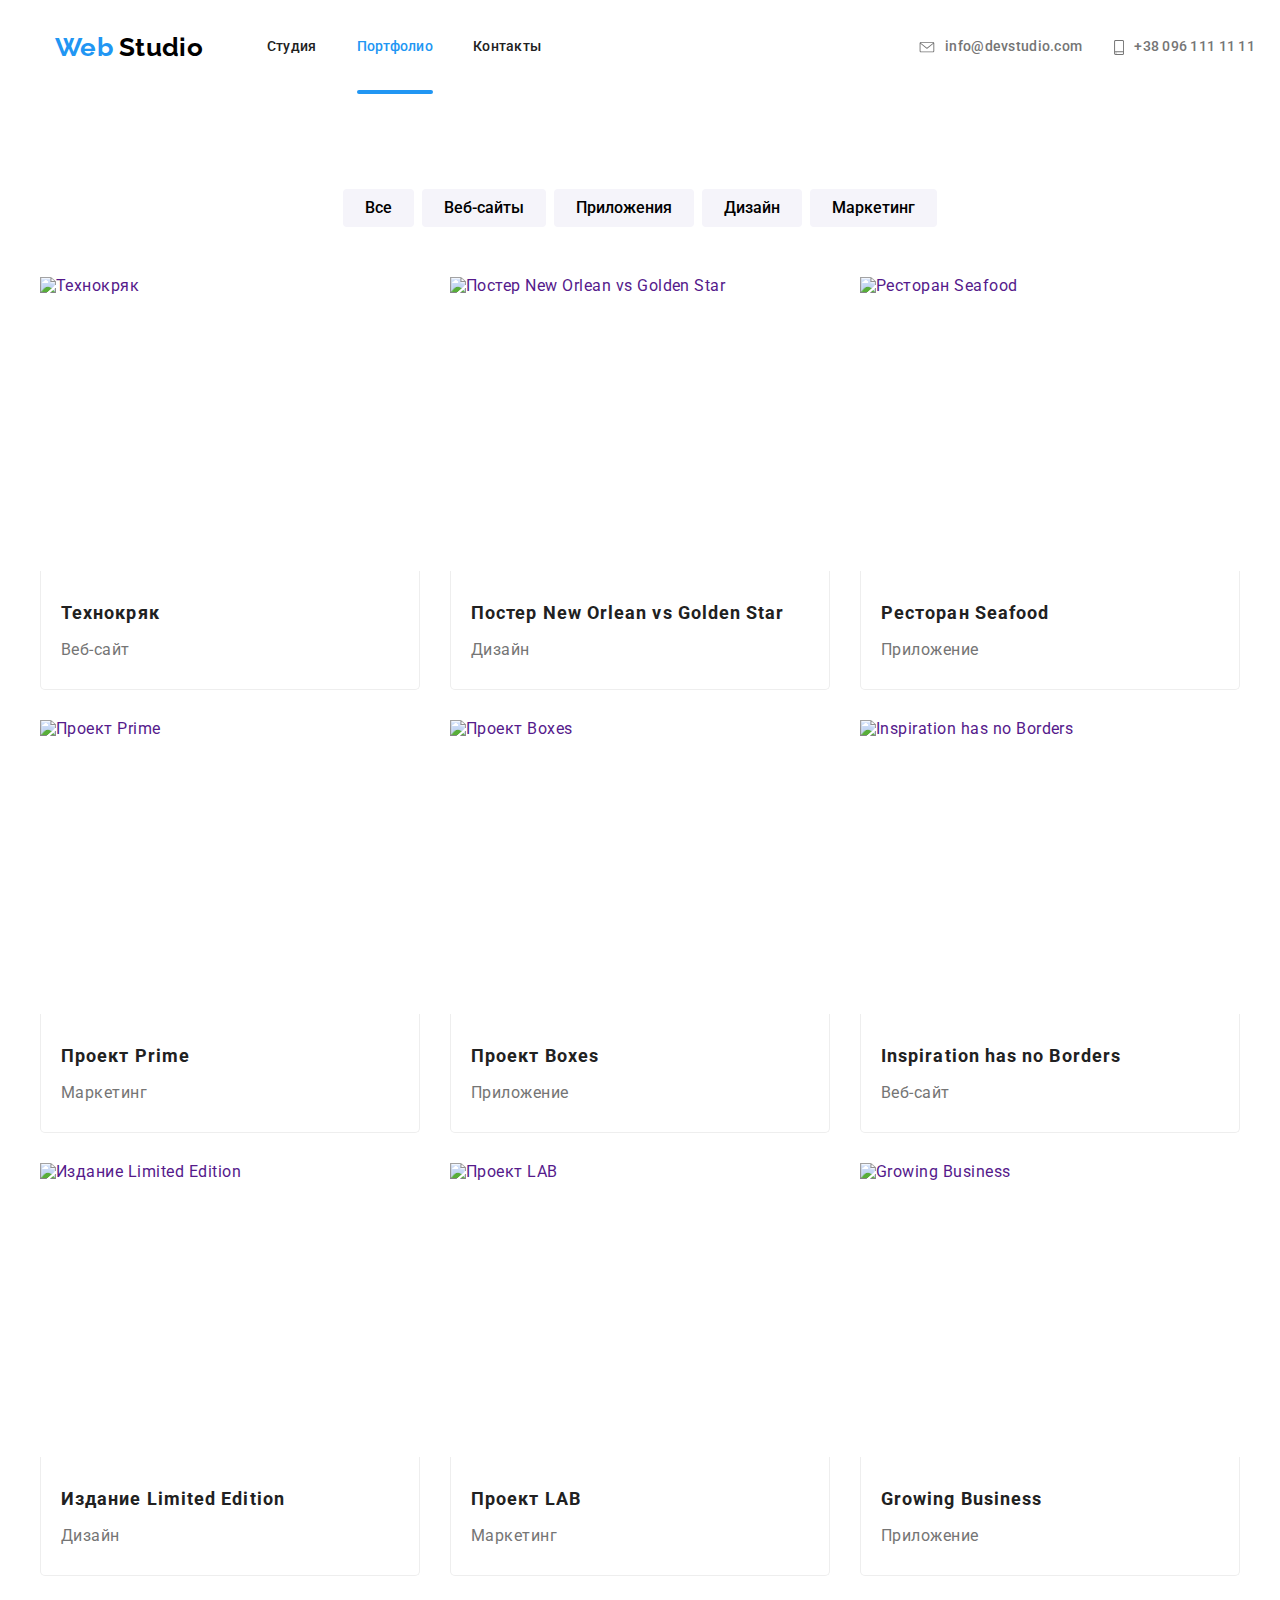
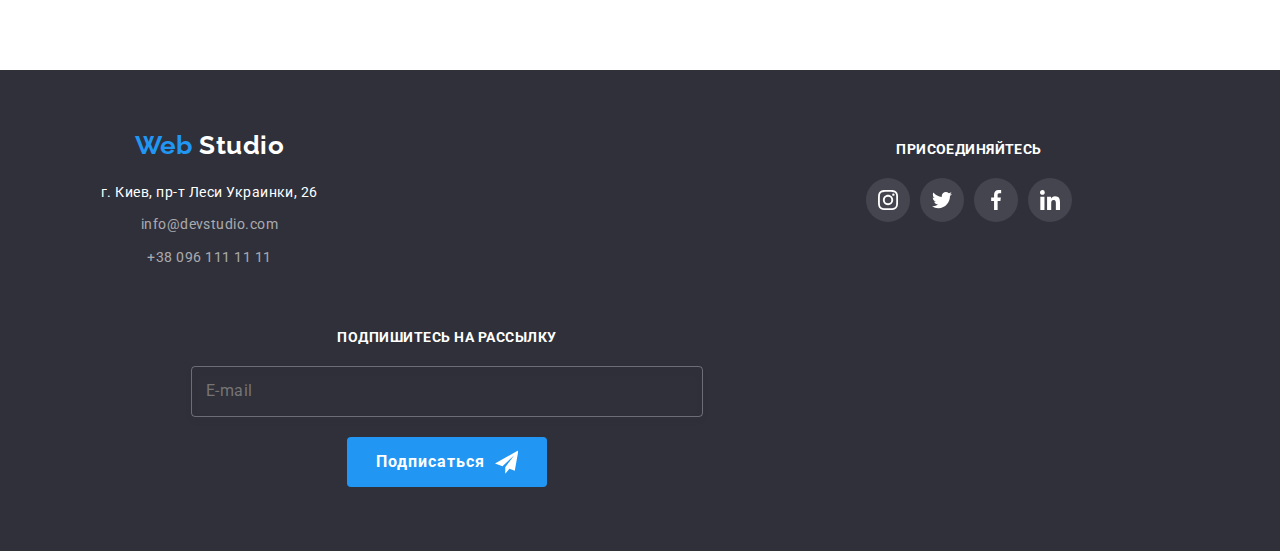
==== commit 545c3acb: "almost finishes adaptive design" ====
--- a/portfolio.html
+++ b/portfolio.html
@@ -8,7 +8,7 @@
       rel="stylesheet"
       href="https://unpkg.com/modern-normalize@0.7.0/modern-normalize.css"
     />
-    <link rel="stylesheet" href="./css/styles.css" />
+    <link rel="stylesheet" href="./css/main.min.css" />
     <link
       href="https://fonts.googleapis.com/css2?family=Raleway:wght@700&family=Roboto:wght@400;500;700;900&display=swap"
       rel="stylesheet"
@@ -30,7 +30,9 @@
               <a class="link" href="./index.html">Студия</a>
             </li>
             <li class="nav-linklist-item">
-              <a class="link current" href="./portfolio.html">Портфолио</a>
+              <a class="link current" href="./portfolio.html"
+                >Портфолио<span class="underline"></span
+              ></a>
             </li>
             <li class="nav-linklist-item">
               <a class="link" href="">Контакты</a>
@@ -120,8 +122,7 @@
                   />
                   <p class="projects-description">
                     Технокряк это современная площадка распространения
-                    коронавируса. Компании используют эту платформу для
-                    цифрового шпионажа и атак на защищённые сервера конкурентов.
+                    коронавируса.
                   </p>
                 </div>
                 <div class="projects-text">
@@ -143,9 +144,7 @@
                     height="294"
                   />
                   <p class="projects-description">
-                    Технокряк это современная площадка распространения
-                    коронавируса. Компании используют эту платформу для
-                    цифрового шпионажа и атак на защищённые сервера конкурентов.
+                    Ресторан <span lang="en">Seafood</span>
                   </p>
                 </div>
                 <div class="projects-text">
@@ -373,6 +372,25 @@
         <!-- subscribe -->
         <div class="subscribe-container">
           <b class="text">Подпишитесь на рассылку</b>
+          <form class="subscribe-form" action="">
+            <div class="subscribe-container-form">
+              <input
+                class="subscribe-field"
+                type="email"
+                name="email-form"
+                id="email-form"
+                placeholder=" "
+                required
+              />
+              <label class="subscribe-ph" for="email-form">E-mail</label>
+            </div>
+            <button class="subscribe-button" type="button">
+              <span class="subscribe-claim">Подписаться</span>
+              <svg class="subscribe-icon" width="24" height="24">
+                <use href="./images/icons.svg#send_plane"></use>
+              </svg>
+            </button>
+          </form>
         </div>
       </div>
     </footer>
--- a/css/main.min.css
+++ b/css/main.min.css
@@ -0,0 +1,2 @@
+/*! normalize.css v8.0.1 | MIT License | github.com/necolas/normalize.css */html{line-height:1.15;-webkit-text-size-adjust:100%}body{margin:0}main{display:block}h1{font-size:2em;margin:0.67em 0}hr{box-sizing:content-box;height:0;overflow:visible}pre{font-family:monospace, monospace;font-size:1em}a{background-color:transparent}abbr[title]{border-bottom:none;text-decoration:underline;text-decoration:underline dotted}b,strong{font-weight:bolder}code,kbd,samp{font-family:monospace, monospace;font-size:1em}small{font-size:80%}sub,sup{font-size:75%;line-height:0;position:relative;vertical-align:baseline}sub{bottom:-0.25em}sup{top:-0.5em}img{border-style:none}button,input,optgroup,select,textarea{font-family:inherit;font-size:100%;line-height:1.15;margin:0}button,input{overflow:visible}button,select{text-transform:none}button,[type='button'],[type='reset'],[type='submit']{-webkit-appearance:button}button::-moz-focus-inner,[type='button']::-moz-focus-inner,[type='reset']::-moz-focus-inner,[type='submit']::-moz-focus-inner{border-style:none;padding:0}button:-moz-focusring,[type='button']:-moz-focusring,[type='reset']:-moz-focusring,[type='submit']:-moz-focusring{outline:1px dotted ButtonText}fieldset{padding:0.35em 0.75em 0.625em}legend{box-sizing:border-box;color:inherit;display:table;max-width:100%;padding:0;white-space:normal}progress{vertical-align:baseline}textarea{overflow:auto}[type='checkbox'],[type='radio']{box-sizing:border-box;padding:0}[type='number']::-webkit-inner-spin-button,[type='number']::-webkit-outer-spin-button{height:auto}[type='search']{-webkit-appearance:textfield;outline-offset:-2px}[type='search']::-webkit-search-decoration{-webkit-appearance:none}::-webkit-file-upload-button{-webkit-appearance:button;font:inherit}details{display:block}summary{display:list-item}template{display:none}[hidden]{display:none}body{background-color:#fff;color:#212121;font-family:"Roboto",sans-serif;font-weight:400;letter-spacing:0.03em}img{display:block}.link{text-decoration:none;font-style:normal;display:block}.list{list-style:none}h1,h2,h3,h4,h5,h6,a,ul,p,button,address,b{margin:0;padding:0}.visuallyhidden{position:absolute;width:1px;height:1px;margin:-1px;border:0;padding:0;clip:rect(0 0 0 0);overflow:hidden}.subscribe-button,.closing-button,.filter-section,.icon-container,.order-popup,.subscribe-container,.header-nav,.advantage-icon-container,.specialty-header,.worker .list.worker-social,.customers-item .link,.footer .socialize-container,.socialize-container{display:flex;align-items:center;justify-content:center}.btn,.subscribe-button{width:auto;font-family:inherit;font-weight:700;font-size:16px;line-height:1.87;letter-spacing:0.06em;color:#fff;background-color:#2196f3;cursor:pointer;border-radius:4px;border:none;outline:none;cursor:pointer;transition:background-color 250ms cubic-bezier(0.4, 0, 0.2, 1)}.order-popup-window,.worker,.projects-item .link:hover,.projects-item .link:focus{box-shadow:1px 4px 6px rgba(0,0,0,0.16),0px 4px 4px rgba(0,0,0,0.06),0px 1px 1px rgba(0,0,0,0.12)}.order-send-button,.container,.hero{margin-left:auto;margin-right:auto}.subscribe-field{border:1px solid rgba(255,255,255,0.3);filter:drop-shadow(0px 4px 4px rgba(0,0,0,0.15));border-radius:4px}.logo{display:block;font-family:"Raleway",sans-serif;font-weight:700;font-size:26px;line-height:1.19}.header-logo{margin-right:64px}.web-word{color:#2196f3}.studio-word-header{color:#000}.studio-word-footer{color:#fff}.footer-logo{text-align:center;margin-bottom:20px}.footer-logo{margin-bottom:20px}.btn:hover,.btn:focus,.subscribe-button:hover,.subscribe-button:focus{background-color:#188ce8}.btn{padding:10px 32px;text-decoration:none}.subscribe-button{width:200px;padding:10px 29px}.order-send-button{width:200px}.closing-button{position:absolute;top:8px;right:8px;width:30px;height:30px;border:1px solid rgba(0,0,0,0.1);border-radius:50%;background-color:#fff;cursor:pointer;outline:none;transition:border-color 250ms cubic-bezier(0.4, 0, 0.2, 1)}.closing-button:hover{border-color:#2196f3}.burger-button,.closing-button-header{position:absolute;top:10px;right:15px;width:40px;height:40px;border:none;background-color:transparent}.burger-button:hover,.closing-button-header:hover{border-color:#2196f3}.burger-icon,.closingmark-icon-header{vertical-align:middle;fill:#000}@media screen and (min-width: 768px){.burger-icon,.closingmark-icon-header{display:none}}.closingmark-icon{transition:fill 250ms cubic-bezier(0.4, 0, 0.2, 1)}.closing-button:hover .closingmark-icon{fill:#2196f3}.filter-section{margin-bottom:50px}.filter-section-item:not(:last-child){margin-right:8px}.filter-section-btn{text-align:center;padding:6px 22px;font-weight:500;font-size:16px;line-height:1.62;text-align:center;background:#f5f4fa;border:none;border-radius:4px;cursor:pointer;transition:color 250ms cubic-bezier(0.4, 0, 0.2, 1);transition:background 250ms cubic-bezier(0.4, 0, 0.2, 1)}.filter-section-btn:hover,.filter-section-btn:focus{color:#fff;background:#2196f3}.company-icon{fill:#afb1b8;transition:fill 250ms cubic-bezier(0.4, 0, 0.2, 1)}.customers-item .link:hover .company-icon,.customers-item .link:focus .company-icon,.customers-item:hover .company-icon,.customers-item:focus .company-icon{fill:#2196f3}.container{display:block;padding-right:15px;padding-left:15px}@media screen and (min-width: 480px){.container{width:480px;margin:0 auto}}@media screen and (min-width: 768px){.container{width:768px;padding-left:15px;padding-right:15px}}@media screen and (min-width: 1200px){.container{width:1200px;padding-left:15px;padding-right:15px}}.icon-container{width:44px;height:44px;border-radius:50%;overflow:hidden}.icon-container .link{padding:12px 12px;transition:background-color 250ms cubic-bezier(0.4, 0, 0.2, 1)}.icon-container .link{transition:fill 250ms cubic-bezier(0.4, 0, 0.2, 1)}.icon-container .link:hover,.icon-container .link:focus{background-color:#2196f3}.worker-social-link .icon{display:block;fill:#afb1b8}.link .icon{transition:fill 250ms cubic-bezier(0.4, 0, 0.2, 1)}.icon-container .link:hover .icon,.icon-container .link:focus .icon{fill:#fff}.footer-icon .icon{display:block;fill:#fff}.worker-social .icons:not(:last-child){margin-right:10px}.footer-social-item:not(:last-child){margin-right:10px}.footer-social-item .footer-icon{background-color:rgba(255,255,255,0.1)}.subscribe-icon{display:block;fill:#fff}.order-popup{position:fixed;top:0;left:0;width:100%;min-height:100%;background-color:rgba(0,0,0,0.2);opacity:1;transition:opacity 250ms cubic-bezier(0.4, 0, 0.2, 1)}.is-hidden{visibility:hidden;opacity:0;pointer-events:none}.order-popup-window{position:relative;max-width:528px;display:flex;flex-direction:column;padding:40px;background-color:#fff;border-radius:4px}.popup-call{margin-bottom:30px;font-weight:700;font-size:20px;line-height:1.15;letter-spacing:0.03em;text-align:center}.popup-line{position:relative;margin-bottom:28px;line-height:1.14;letter-spacing:0.01em;color:#757575}.popup-icon{position:absolute;top:50%;left:16px;transform:translateY(-50%);transition:fill 250ms cubic-bezier(0.4, 0, 0.2, 1)}.popup-input:focus ~ .popup-icon,.popup-input:not(:placeholder-shown) ~ .popup-icon{fill:#2196f3}.popup-input{display:block;width:100%;padding:12px 42px;border:1px solid rgba(33,33,33,0.2);border-radius:4px;outline:none;transition:border-color 250ms cubic-bezier(0.4, 0, 0.2, 1)}.popup-input:focus,.popup-input:not(:placeholder-shown){border-color:#2196f3}.popup-textarea{width:100%;height:120px}.popup-label{transition:transform 250ms cubic-bezier(0.4, 0, 0.2, 1)}.popup-label{position:absolute;top:50%;left:42px;transform:translateY(-50%);pointer-events:none;transition:font-size 250ms cubic-bezier(0.4, 0, 0.2, 1)}.popup-input:focus+.popup-label,.popup-input:not(:placeholder-shown)+.popup-label{font-size:12px;color:#2196f3}.popup-input:focus+.popup-label.name,.popup-input:not(:placeholder-shown)+.popup-label.name{transform:translate(-114%, -300%)}.popup-input:focus+.popup-label.tel,.popup-input:not(:placeholder-shown)+.popup-label.tel{transform:translate(-55%, -300%)}.popup-input:focus+.popup-label.email,.popup-input:not(:placeholder-shown)+.popup-label.email{transform:translate(-80%, -300%)}.popup-commentary{display:flex;margin:0;padding:0;position:relative;margin-bottom:20px;line-height:1.14;letter-spacing:0.01em;color:#757575}.popup-label-commentary{position:absolute;top:12px;left:16px;pointer-events:none;transition:font-size 250ms cubic-bezier(0.4, 0, 0.2, 1)}.popup-label-commentary{transition:transform 250ms cubic-bezier(0.4, 0, 0.2, 1)}.popup-textarea{width:100%;padding:12px 16px;border:1px solid rgba(33,33,33,0.2);border-radius:4px;outline:none;transition:border-color 250ms cubic-bezier(0.4, 0, 0.2, 1);resize:none}.popup-textarea:focus+.popup-label-commentary,.popup-textarea:not(:placeholder-shown)+.popup-label-commentary{font-size:12px;color:#2196f3;transform:translateY(-240%)}.popup-agreement{position:relative;margin-left:13px;padding-left:24px;margin-bottom:30px;font-size:14px;line-height:1.71;color:#757575}.popup-agreement-text::after{transition:border-color 250ms cubic-bezier(0.4, 0, 0.2, 1)}.popup-agreement-text::after{position:absolute;top:3px;left:0;content:'';display:block;width:16px;height:15px;padding:4px 2px 3px 3px;background-origin:border-box;background-image:url("../images/checkmark.svg");background-size:13px;background-position:center;background-repeat:no-repeat;border:1px solid #212121;border-radius:2px;transition:background-color 250ms cubic-bezier(0.4, 0, 0.2, 1)}.checkbox:checked+.popup-agreement-text::after{background-color:#2196f3;border-color:#2196f3}.legal-agreement{color:#2196f3}.subscribe-container{flex-direction:column}.subscribe-container>.text{display:block;margin-bottom:20px;font-weight:700;font-size:14px;line-height:1.14;text-transform:uppercase;color:#fff}.subscribe-form{display:flex;flex-direction:column;align-items:center}@media screen and (mix-width: 1200px){.subscribe-form{flex-direction:row}}.subscribe-container-form{position:relative;margin-bottom:20px;display:block}@media screen and (mix-width: 1200px){.subscribe-container-form{margin-bottom:0}}.subscribe-field{display:block;width:480px;padding:15px;color:#fff;background-color:transparent;outline:none;transition:border-color 250ms cubic-bezier(0.4, 0, 0.2, 1)}.subscribe-field:focus{border-color:#2196f3}@media screen and (mix-width: 1200px){.subscribe-field{margin-right:12px}}.subscribe-ph{transition:transform 250ms cubic-bezier(0.4, 0, 0.2, 1)}.subscribe-ph{position:absolute;top:50%;left:15px;transform:translateY(-50%);color:#757575;pointer-events:none;transition:color 250ms cubic-bezier(0.4, 0, 0.2, 1)}.subscribe-field:focus+.subscribe-ph,.subscribe-field:not(:placeholder-shown)+.subscribe-ph{transform:translate(-165%, -50%);color:#fff}.subscribe-claim{margin-right:10px}.current{position:relative}@media screen and (min-width: 768px){.current .underline{position:absolute;display:block;top:100%;width:100%;height:4px;border-radius:2px;margin-top:31px;background-color:#2196f3}}@media screen and (min-width: 1200px){.current .underline{margin-top:35px}}.header{padding-top:16px;padding-bottom:16px;position:relative;font-weight:500;font-size:14px;line-height:1.14;letter-spacing:0.02em;max-width:480px;margin:0 auto}.header-container{display:flex;width:100%}@media screen and (min-width: 768px){.header{padding-top:21px;padding-bottom:21px;max-width:768px}.header-container{display:flex;align-items:center;justify-content:center}}@media screen and (min-width: 1200px){.header{padding-top:32px;padding-bottom:32px;max-width:1200px}}.nav-linklist-item{display:none}.nav-linklist-item:not(:last-child){margin-right:40px}.nav-linklist-item .link{display:block;color:inherit;transition:color 250ms cubic-bezier(0.4, 0, 0.2, 1)}.nav-linklist-item .link:hover,.nav-linklist-item .link:focus{color:#2196f3}.nav-linklist-item .current{padding-bottom:0;color:#2196f3}@media screen and (min-width: 768px){.nav-linklist-item{display:block}}.header-nav-linklist{display:flex;align-items:center}.getintouch-header{display:none;margin-left:auto}.getintouch-header .link{color:#757575;font-weight:500;font-size:14px;line-height:1.14;letter-spacing:0.02em;transition:color 250ms cubic-bezier(0.4, 0, 0.2, 1)}.getintouch-header .link:hover,.getintouch-header .link:focus{color:#2196f3}@media screen and (min-width: 768px) and (max-width: 1199px){.getintouch-header .link:not(:last-child){margin-bottom:10px}}@media screen and (min-width: 1200px){.getintouch-header a{display:flex;align-items:center;justify-content:center}}@media screen and (min-width: 768px){.getintouch-header{display:block}}@media screen and (min-width: 1200px){.getintouch-header{display:flex}}@media screen and (min-width: 1200px){.link.phone{margin-left:32px}}.address-icon{fill:#757575;margin-right:10px;vertical-align:baseline;transition:fill 250ms cubic-bezier(0.4, 0, 0.2, 1)}.link.mail:hover .address-icon,.link.mail:focus .address-icon,.link.phone:hover .address-icon,.link.phone:focus .address-icon{fill:#2196f3}.hero{padding-top:200px;padding-bottom:200px;text-align:center;max-width:1600px;background-image:linear-gradient(rgba(47,48,58,0.8), rgba(47,48,58,0.8)),url(../images/header_img.jpg);background-color:#757575}.hero-header{margin-bottom:30px;font-style:normal;font-weight:bolder;font-size:26px;line-height:1.62;text-align:center;letter-spacing:0.06em;text-transform:uppercase;color:#fff}@media screen and (min-width: 1200px){.hero-header{font-size:44px;line-height:1.36}}.advantages-section{padding-top:60px;padding-bottom:60px;width:100%}.advantages-section .list{display:block}.advantages-items{width:100%}@media screen and (max-width: 767px){.advantage-items:not(:last-child){margin-bottom:30px}}.advantage-icon-container{padding:25px 0px;width:100%;margin-bottom:30px;background-color:#f5f4fa}.advantage-header{text-align:center;margin-bottom:10px;font-weight:700;font-size:14px;line-height:1.14;text-transform:uppercase}.advantage-text{font-size:14px;line-height:1.71;color:#757575}@media screen and (min-width: 768px){.advantages-container .list{display:flex;flex-wrap:wrap}.advantage-items{width:354px;margin-right:30px}.advantage-header{text-align:left}}@media screen and (min-width: 768px) and (max-width: 1199px){.advantage-items:nth-child(2n){margin-right:0px}.advantage-items:nth-last-child(-n+2){margin-bottom:0px}}@media screen and (min-width: 1200px){.advantages-container .list{flex-wrap:nowrap}.advantage-items{width:270px;margin-right:30px;margin-bottom:0}.advantage-items:last-child{margin-right:0px}}.works-section{display:none;padding-bottom:94px}@media screen and (min-width: 1200px){.works-section{display:block}}.works-item{position:relative;overflow:hidden}.works-item:not(:last-child){margin-right:30px}.specialty-header{position:absolute;bottom:0;padding-top:27px;padding-bottom:27px;width:100%;font-weight:700;font-size:14px;line-height:1.14;text-transform:uppercase;color:#fff;background-color:rgba(47,48,58,0.8)}.works-header{margin-bottom:50px;font-weight:700;font-size:36px;line-height:1.17;text-align:center}.works-container .list{display:flex}.team-section{display:block;padding-top:60px;padding-bottom:60px;background-color:#f5f4fa}@media screen and (min-width: 768px){.team-section{padding-top:94px;padding-bottom:94px}.team-container .list{display:flex;flex-wrap:wrap}}.team-header{font-weight:700;font-size:28px;line-height:1.18;letter-spacing:0.03em;text-align:center;margin-bottom:30px}@media screen and (min-width: 1200px){.team-header{margin-bottom:50px;font-weight:700;font-size:36px;line-height:1.17;text-align:center}}.team-container{display:block}.worker{border-radius:0px 0px 4px 4px;background-color:#fff;max-width:450px;margin-right:30px}.worker .list.worker-social{padding:0px 32px 24px 32px}@media screen and (max-width: 767px){.worker:not(:last-child){margin-bottom:30px}}@media screen and (min-width: 768px) and (max-width: 1199px){.worker{width:354px}.worker:nth-child(2n){margin-right:0}.worker:nth-last-child(-n+2){margin-bottom:0}}@media screen and (min-width: 1200px){.worker{width:270px;margin-bottom:0}.worker:last-child{margin-right:0px}}.worker-header{margin-bottom:10px;font-weight:500;font-size:16px;line-height:1.19;text-align:center}.worker-image{margin-bottom:30px}.worker-position{margin-bottom:16px;font-size:16px;line-height:1.19;text-align:center;color:#757575}.customers-section{padding-top:60px;padding-bottom:60px}.customers-header{font-weight:700;font-size:28px;line-height:1.18;text-align:center;letter-spacing:0.03em;margin-bottom:30px}@media screen and (min-width: 1200px){.customers-section{padding-top:94px;padding-bottom:94px}.customers-header{margin-bottom:50px;font-size:36px;line-height:1.17}}.customers-container .list{display:flex;flex-wrap:wrap}.customers-item{display:flex;width:210px;height:90px;margin-bottom:30px;border:1px solid #afb1b8;border-radius:4px;transition:border-color 250ms cubic-bezier(0.4, 0, 0.2, 1)}.customers-item:hover,.customers-item:focus{border-color:#2196f3}.customers-item .link{width:100%}@media screen and (max-width: 767px){.customers-item{margin-right:30px}.customers-item:nth-child(2n){margin-right:0}.customers-item:nth-last-child(-n+2){margin-bottom:0}}@media screen and (min-width: 768px) and (max-width: 1199px){.customers-item{width:226px;margin-right:30px;margin-bottom:30px}.customers-item:nth-child(3n){margin-right:0}.customers-item:nth-last-child(-n+3){margin-bottom:0}}@media screen and (min-width: 1200px){.customers-item{width:170px;margin-bottom:0}.customers-item:not(:last-child){margin-right:30px}}.footer{display:block;padding-top:60px;padding-bottom:60px;background-color:#2f303a}.footer .socialize-container{flex-direction:column;margin-bottom:60px}.footer .contacts-container{margin-bottom:60px}@media screen and (mix-width: 1200px){.footer{margin-bottom:64px}}@media screen and (min-width: 1200px){.socialize-container{margin-right:94px}}@media screen and (min-width: 1200px){.contacts-container{margin-right:94px}}@media screen and (min-width: 1200px){.footer{padding-bottom:64px}}@media screen and (min-width: 768px){.footer .container{align-items:baseline;display:flex;flex-wrap:wrap;align-items:baseline;justify-content:space-between}.contacts-container{padding-left:61px}.socialize-container{padding-right:74px}.subscribe-container{padding-left:151px}}.getintouch-address{text-align:center;font-size:14px;line-height:1.71;color:rgba(255,255,255,0.6)}.getintouch-address .link{margin-bottom:9px;transition:color 250ms cubic-bezier(0.4, 0, 0.2, 1)}.getintouch-address .link:hover,.getintouch-address .link:focus{color:#2196f3}.getintouch-address .address{color:#fff}.getintouch-address .footer-mail{color:inherit}.getintouch-address .footer-phone{margin-bottom:0;color:inherit}.socialize-container{flex-direction:column}.socialize-text{display:inline-block;margin-bottom:20px;font-weight:700;font-size:14px;line-height:1.14;letter-spacing:0.03em;text-transform:uppercase;color:#fff}.socialize-container>.list{display:flex;color:#757575}.portfolio-section{padding:94px 0px}.projects-list{display:flex;flex-wrap:wrap}.projects-item{width:calc((100% - 60px) / 3);margin-right:30px;margin-bottom:30px}.projects-item:nth-last-child(-n+3){margin-bottom:0}.projects-item:nth-child(3n){margin-right:0}.projects-item .link{transition:box-shadow 250ms cubic-bezier(0.4, 0, 0.2, 1)}.projects-item .link:hover,.projects-item .link:focus{border-bottom-left-radius:5px;border-bottom-right-radius:5px}.projects-item .link:hover .projects-description,.projects-item .link:focus .projects-description{transform:translateY(0)}.projects-text{padding:24px 20px;border:1px solid #eee;border-top:none;border-bottom-left-radius:5px;border-bottom-right-radius:5px;overflow:hidden}.projects-image{display:block}.projects-header{margin-bottom:4px;font-weight:bold;font-size:18px;line-height:2;letter-spacing:0.06em;color:#212121;transition:color 250ms cubic-bezier(0.4, 0, 0.2, 1)}.projects-header:hover,.projects-header:focus{color:#2196f3}.projects-type{font-size:16px;line-height:1.87;color:#757575;transition:color 250ms cubic-bezier(0.4, 0, 0.2, 1)}.projects-type:hover,.projects-type:focus{color:#2196f3}.projects-overlay{position:relative;overflow:hidden}.projects-description{position:absolute;left:0;top:0;padding:63px 24px;height:100%;width:100%;font-size:18px;line-height:1.56;color:#fff;background-color:#2196f3;opacity:0.9;transform:translateY(100%);transition:transform 250ms cubic-bezier(0.4, 0, 0.2, 1)}
+/*# sourceMappingURL=main.min.css.map */